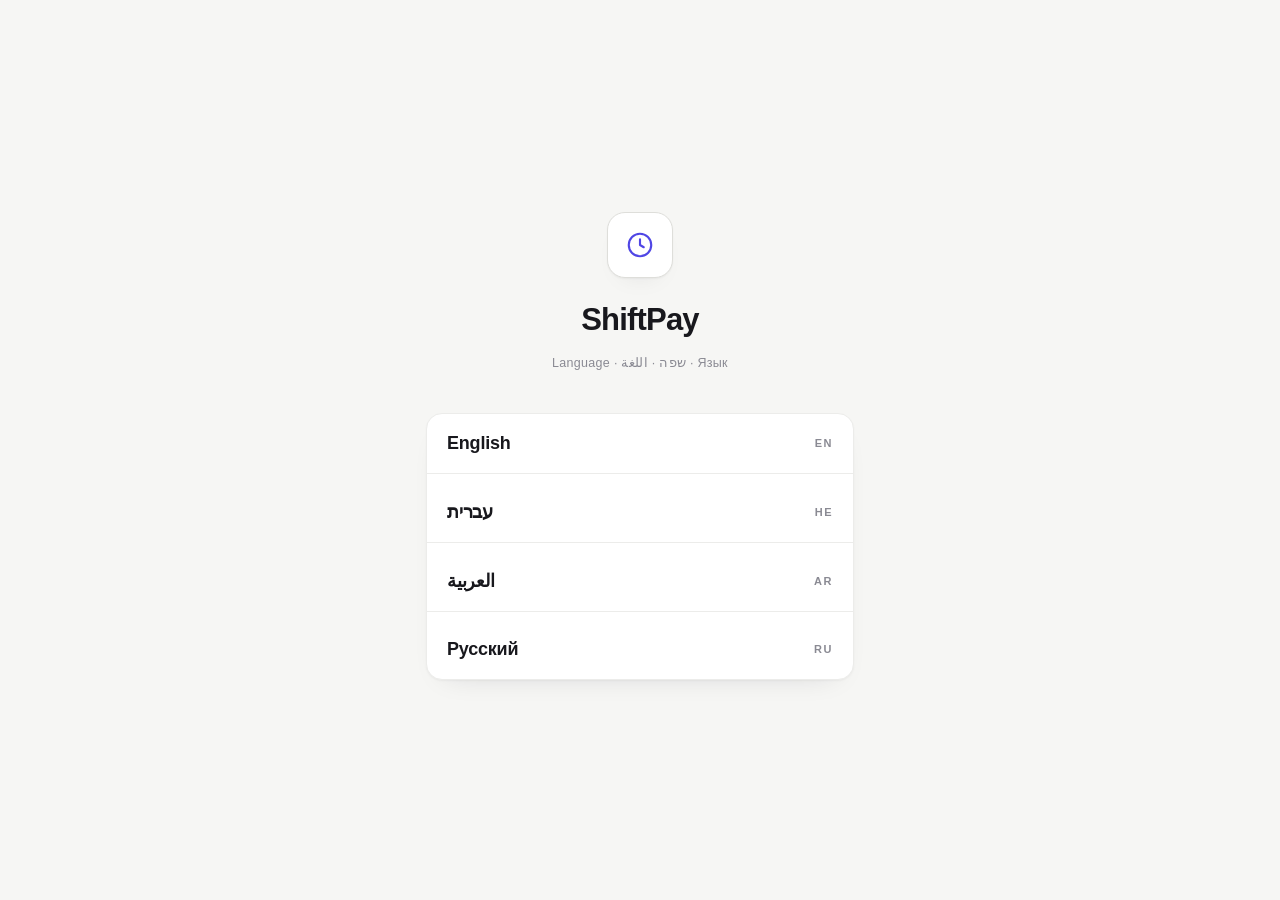
==== index.html @ fda8922e "Sick days: consecutive-day tiers (0/50/50/100% of 8.6h), 3rd day-type, in totals/list/cloud/admin" ====
<!DOCTYPE html>
<html lang="en">
<head>
  <meta charset="UTF-8" />
  <meta name="viewport" content="width=device-width, initial-scale=1.0, viewport-fit=cover" />
  <meta name="theme-color" content="#f6f6f4" />
  <meta name="description" content="Track shifts and calculate your salary with morning, evening and night rates." />
  <meta name="apple-mobile-web-app-capable" content="yes" />
  <meta name="mobile-web-app-capable" content="yes" />
  <meta name="apple-mobile-web-app-status-bar-style" content="default" />
  <meta name="apple-mobile-web-app-title" content="ShiftPay" />
  <title>ShiftPay — Salary Calculator</title>
  <link rel="manifest" href="manifest.webmanifest" />
  <link rel="icon" href="icons/icon-192.png" />
  <link rel="apple-touch-icon" href="icons/icon-192.png" />
  <link rel="stylesheet" href="styles.css" />
</head>
<body>

  <!-- ============ LANGUAGE SELECT (first run) ============ -->
  <section id="lang-screen" class="screen lang-screen" hidden>
    <div class="lang-hero">
      <div class="onb-logo"><svg viewBox="0 0 24 24" width="30" height="30" fill="none" stroke="currentColor" stroke-width="1.7" stroke-linecap="round" stroke-linejoin="round"><circle cx="12" cy="12" r="9"/><path d="M12 7.5V12l3 1.8"/></svg></div>
      <h1>ShiftPay</h1>
      <p class="lang-title">Language · שפה · اللغة · Язык</p>
    </div>
    <div id="lang-grid" class="lang-grid"></div>
  </section>

  <!-- ============ ONBOARDING ============ -->
  <section id="onboarding" class="screen onboarding" hidden>
    <div class="onb-hero">
      <div class="onb-logo"><svg viewBox="0 0 24 24" width="30" height="30" fill="none" stroke="currentColor" stroke-width="1.7" stroke-linecap="round" stroke-linejoin="round"><circle cx="12" cy="12" r="9"/><path d="M12 7.5V12l3 1.8"/></svg></div>
      <h1>ShiftPay</h1>
      <p class="onb-sub" data-i18n="onb_tagline">Track your shifts. Know your pay — to the minute.</p>
    </div>

    <form id="onb-form" class="onb-card" autocomplete="off">
      <label class="field">
        <span class="field-label"><span data-i18n="onb_name">Your name</span> <span class="req">*</span></span>
        <input id="onb-name" type="text" inputmode="text" placeholder="e.g. Alex" data-i18n-ph="onb_name_ph" required maxlength="40" />
      </label>

      <label class="field">
        <span class="field-label"><span data-i18n="onb_wage">Hourly wage</span> <span class="req">*</span></span>
        <div class="rate-row">
          <input id="onb-currency" class="cur-input" type="text" value="₪" maxlength="3" aria-label="Currency symbol" />
          <input id="onb-rate" type="number" inputmode="decimal" placeholder="0.00" min="0" step="0.01" required />
          <span class="rate-suffix">/hr</span>
        </div>
        <span class="field-hint" data-i18n="onb_hint">Everything builds on this: daily 100/125/150% tiers, the Friday weekly-42 h rule, paid vacation (8.6 h) and unpaid breaks.</span>
      </label>

      <button type="submit" class="btn-primary btn-block" data-i18n="onb_start">Get started →</button>
    </form>

    <div class="onb-rates">
      <div class="rate-chip"><span class="dot dot-morning"></span><span data-i18n="chip_morning">Morning · tiered</span></div>
      <div class="rate-chip"><span class="dot dot-evening"></span><span data-i18n="chip_evening">Evening · 125→150%</span></div>
      <div class="rate-chip"><span class="dot dot-night"></span><span data-i18n="chip_night">Night · 150%</span></div>
      <div class="rate-chip"><span class="dot dot-friday"></span><span data-i18n="chip_friday">Friday · 42h weekly</span></div>
      <div class="rate-chip"><span class="dot dot-vac"></span><span data-i18n="chip_vacation">Vacation · 8.6h</span></div>
    </div>
  </section>

  <!-- ============ MAIN APP ============ -->
  <main id="app" class="screen" hidden>
    <!-- Hero header with month summary -->
    <header class="hero">
      <div class="hero-top">
        <div class="greet">
          <span class="greet-hi" id="greet-hi">Hi, there 👋</span>
        </div>
        <button id="btn-settings" class="icon-btn" aria-label="Settings"><svg viewBox="0 0 24 24" width="20" height="20" fill="none" stroke="currentColor" stroke-width="1.6" stroke-linecap="round" stroke-linejoin="round"><circle cx="12" cy="12" r="3"/><path d="M19.4 15a1.65 1.65 0 0 0 .33 1.82l.06.06a2 2 0 1 1-2.83 2.83l-.06-.06a1.65 1.65 0 0 0-1.82-.33 1.65 1.65 0 0 0-1 1.51V21a2 2 0 0 1-4 0v-.09A1.65 1.65 0 0 0 9 19.4a1.65 1.65 0 0 0-1.82.33l-.06.06a2 2 0 1 1-2.83-2.83l.06-.06a1.65 1.65 0 0 0 .33-1.82 1.65 1.65 0 0 0-1.51-1H3a2 2 0 0 1 0-4h.09A1.65 1.65 0 0 0 4.6 9a1.65 1.65 0 0 0-.33-1.82l-.06-.06a2 2 0 1 1 2.83-2.83l.06.06a1.65 1.65 0 0 0 1.82.33H9a1.65 1.65 0 0 0 1-1.51V3a2 2 0 0 1 4 0v.09a1.65 1.65 0 0 0 1 1.51 1.65 1.65 0 0 0 1.82-.33l.06-.06a2 2 0 1 1 2.83 2.83l-.06.06a1.65 1.65 0 0 0-.33 1.82V9a1.65 1.65 0 0 0 1.51 1H21a2 2 0 0 1 0 4h-.09a1.65 1.65 0 0 0-1.51 1z"/></svg></button>
      </div>

      <div class="month-nav">
        <button id="prev-month" class="icon-btn ghost" aria-label="Previous month">‹</button>
        <button id="month-label" class="month-label" aria-label="Jump to today">June 2026</button>
        <button id="next-month" class="icon-btn ghost" aria-label="Next month">›</button>
      </div>

      <div class="summary">
        <div class="summary-main">
          <span class="summary-cap" data-i18n="earned">Earned this month</span>
          <span id="month-total" class="summary-amount">₪0.00</span>
        </div>
        <div class="summary-stats">
          <div class="stat"><span id="month-hours" class="stat-num">0</span><span class="stat-cap" data-i18n="stat_hours">hours</span></div>
          <div class="stat"><span id="month-shifts" class="stat-num">0</span><span class="stat-cap" data-i18n="stat_shifts">entries</span></div>
        </div>
      </div>
    </header>

    <!-- Calendar / List -->
    <section class="cal-wrap">
      <div class="seg view-seg" id="view-seg" role="group" aria-label="View">
        <button class="seg-btn" data-view="list" aria-pressed="true" data-i18n="view_list">List</button>
        <button class="seg-btn" data-view="calendar" aria-pressed="false" data-i18n="view_calendar">Calendar</button>
      </div>

      <div id="calendar-view" hidden>
        <div class="weekdays" id="weekdays"></div>
        <div id="calendar" class="calendar"></div>
      </div>

      <div id="table-view">
        <div id="month-table" class="month-table"></div>
      </div>

      <p id="empty-hint" class="empty-hint" hidden data-i18n-html="empty_hint">No shifts this month yet.<br/>Tap <b>any day</b> above — or <b>＋ Today</b> — to log your first shift.</p>
      <p class="cal-tip" data-i18n="cal_tip">Tap any day to add or edit a shift.</p>
    </section>

    <!-- Rate legend -->
    <section class="legend">
      <div class="legend-item"><span class="dot dot-morning"></span><b data-i18n="leg_morning">Morning</b><span data-i18n="leg_d_morning">9h 100% · +2h 125% · then 150%</span></div>
      <div class="legend-item"><span class="dot dot-evening"></span><b data-i18n="leg_evening">Evening</b><span data-i18n="leg_d_evening">until 23:00 125% · 23:00+ 150%</span></div>
      <div class="legend-item"><span class="dot dot-night"></span><b data-i18n="leg_night">Night</b><span data-i18n="leg_d_night">every hour 150%</span></div>
      <div class="legend-item"><span class="dot dot-friday"></span><b data-i18n="leg_friday">Friday</b><span data-i18n="leg_d_friday">completes 42h/week 100% · +2h 125% · then 150%</span></div>
      <div class="legend-item"><span class="dot dot-vac"></span><b data-i18n="leg_vacation">Vacation</b><span data-i18n="leg_d_vacation">8.6h × wage @ 100%</span></div>
      <div class="legend-item"><span class="dot dot-sick"></span><b data-i18n="leg_sick">Sick</b><span data-i18n="leg_d_sick">day 1: 0% · 2–3: 50% · 4+: 100% (8.6h)</span></div>
      <div class="legend-foot" data-i18n="leg_foot">Unpaid break removed from the lowest-rate hours: 45 min/day · 15 min on Friday.</div>
    </section>

    <button id="fab-today" class="fab" aria-label="Add a shift for today" data-i18n="fab_today">＋ Today</button>
  </main>

  <!-- ============ SHIFT EDITOR (bottom sheet) ============ -->
  <div id="sheet-backdrop" class="backdrop" hidden></div>
  <section id="sheet" class="sheet" hidden aria-modal="true" role="dialog">
    <div class="sheet-handle"></div>
    <header class="sheet-head">
      <h2 id="sheet-date">Shift</h2>
      <button id="sheet-close" class="icon-btn" aria-label="Close">✕</button>
    </header>

    <div class="sheet-body">
      <!-- Day mode: worked shift vs paid vacation -->
      <div class="seg" id="mode-seg" role="group" aria-label="Day type">
        <button class="seg-btn" data-mode="work" aria-pressed="true" data-i18n="mode_work">Work shift</button>
        <button class="seg-btn" data-mode="vacation" aria-pressed="false" data-i18n="mode_vacation">Vacation</button>
        <button class="seg-btn" data-mode="sick" aria-pressed="false" data-i18n="mode_sick">Sick</button>
      </div>

      <!-- WORK fields -->
      <div id="work-fields">
        <p id="friday-note" class="info-note" hidden data-i18n-html="friday_note"><b>Friday</b> — paid by the weekly 42 h rule.</p>

        <div class="seg" id="type-seg" role="group" aria-label="Shift type">
          <button class="seg-btn" data-type="morning" aria-pressed="false"><span class="dot dot-morning"></span><span data-i18n="type_morning">Morning</span></button>
          <button class="seg-btn" data-type="evening" aria-pressed="false"><span class="dot dot-evening"></span><span data-i18n="type_evening">Evening</span></button>
          <button class="seg-btn" data-type="night" aria-pressed="false"><span class="dot dot-night"></span><span data-i18n="type_night">Night</span></button>
        </div>

        <div class="time-row">
          <label class="field">
            <span class="field-label" data-i18n="f_start">Start</span>
            <input id="in-start" type="time" value="07:00" step="60" aria-label="Shift start time" />
          </label>
          <label class="field">
            <span class="field-label" data-i18n="f_end">End</span>
            <input id="in-end" type="time" value="16:00" step="60" aria-label="Shift end time" />
          </label>
        </div>
        <p class="time-tip" data-i18n="time_tip">Tap a field to pick the time. End before start = ends next day.</p>
        <p id="crosses-midnight" class="midnight-note" hidden data-i18n="midnight">Ends next day (crosses midnight) 🌓</p>
      </div>

      <!-- VACATION info -->
      <p id="vacation-note" class="info-note" hidden data-i18n-html="vacation_note"><b>Paid vacation</b> — pays 8.6 h × your hourly wage at 100%.</p>

      <!-- SICK info -->
      <p id="sick-note" class="info-note" hidden data-i18n-html="sick_note"><b>Paid sick leave</b> — by consecutive days: day 1 = 0%, days 2–3 = 50%, day 4+ = 100% of 8.6 h. Mark each sick day in a row.</p>

      <label class="field">
        <span class="field-label"><span data-i18n="note">Note</span> <span class="opt" data-i18n="note_opt">(optional)</span></span>
        <input id="in-note" type="text" placeholder="e.g. covered for Sam" data-i18n-ph="note_ph" maxlength="60" />
      </label>

      <!-- Live preview -->
      <div id="preview" class="preview">
        <div class="preview-top">
          <span id="prev-type" class="prev-type">Morning</span>
          <span id="prev-pay" class="prev-pay">₪0.00</span>
        </div>
        <div id="prev-bars" class="prev-bars"></div>
        <div id="prev-rows" class="prev-rows"></div>
      </div>

      <div class="sheet-actions">
        <button id="btn-delete" class="btn-ghost-danger" hidden data-i18n="btn_delete">Delete</button>
        <button id="btn-save" class="btn-primary btn-grow" data-i18n="btn_save">Save</button>
      </div>
    </div>
  </section>

  <!-- ============ SETTINGS (bottom sheet) ============ -->
  <div id="set-backdrop" class="backdrop" hidden></div>
  <section id="settings" class="sheet" hidden aria-modal="true" role="dialog">
    <div class="sheet-handle"></div>
    <header class="sheet-head">
      <h2 data-i18n="set_title">Settings</h2>
      <button id="set-close" class="icon-btn" aria-label="Close">✕</button>
    </header>
    <div class="sheet-body">
      <div class="field account-box">
        <span class="field-label" data-i18n="acc_title">Account</span>
        <div id="acc-signedout">
          <button id="btn-signin" class="btn-ghost btn-block" data-i18n="acc_signin">Sign in / Create account</button>
        </div>
        <div id="acc-signedin" hidden>
          <p class="acc-email" id="acc-email"></p>
          <p class="acc-sync" id="acc-sync"></p>
          <button id="btn-admin" class="btn-ghost btn-block" hidden data-i18n="admin_open">View all users (admin)</button>
          <button id="btn-signout" class="btn-ghost-danger btn-block" data-i18n="acc_signout">Sign out</button>
        </div>
      </div>

      <label class="field">
        <span class="field-label" data-i18n="set_name">Name</span>
        <input id="set-name" type="text" maxlength="40" />
      </label>
      <label class="field">
        <span class="field-label" data-i18n="set_wage">Hourly wage</span>
        <div class="rate-row">
          <input id="set-currency" class="cur-input" type="text" maxlength="3" />
          <input id="set-rate" type="number" inputmode="decimal" min="0" step="0.01" />
          <span class="rate-suffix">/hr</span>
        </div>
        <span class="field-hint" data-i18n="set_wage_hint">Changing your wage affects only new shifts — past days keep the wage they were saved with.</span>
      </label>

      <div class="field">
        <span class="field-label" data-i18n="ex_title">Extra payments</span>
        <span class="field-hint" data-i18n="ex_hint">Travel, meals, allowances… added to your monthly total.</span>
        <div id="extras-list"></div>
        <button id="btn-add-extra" class="btn-ghost" data-i18n="ex_add">+ Add payment</button>
      </div>

      <div class="field">
        <span class="field-label" data-i18n="set_lang">Language</span>
        <div id="lang-seg" class="lang-grid lang-grid-sm"></div>
      </div>

      <div class="field">
        <span class="field-label" data-i18n="set_appear">Appearance</span>
        <div class="seg" id="theme-seg" role="group" aria-label="Theme">
          <button class="seg-btn" data-theme="system" aria-pressed="false" data-i18n="th_auto">Auto</button>
          <button class="seg-btn" data-theme="light" aria-pressed="false" data-i18n="th_light">Light</button>
          <button class="seg-btn" data-theme="dark" aria-pressed="false" data-i18n="th_dark">Dark</button>
        </div>
      </div>

      <button id="set-save" class="btn-primary btn-block" data-i18n="set_save">Save changes</button>

      <div class="field">
        <span class="field-label" data-i18n="set_backup">Cloud backup</span>
        <button id="btn-backup" class="btn-ghost" data-i18n="backup_save">Back up my data</button>
        <button id="btn-restore" class="btn-ghost" data-i18n="restore_btn">Restore from a backup</button>
        <input id="restore-file" type="file" accept="application/json,.json" hidden />
        <span class="field-hint" data-i18n="backup_hint">Save a copy to Google Drive / iCloud / Files, then load it on any device.</span>
      </div>

      <div class="danger-zone">
        <button id="btn-export-csv" class="btn-ghost" data-i18n="exp_csv">Export this month (CSV)</button>
        <button id="btn-clear" class="btn-ghost-danger btn-block" data-i18n="erase">Erase all data</button>
      </div>
      <p class="version" data-i18n="version">ShiftPay · works offline · data stays on this device</p>
    </div>
  </section>

  <!-- ============ SIGN IN (required gate screen) ============ -->
  <section id="auth-screen" class="screen onboarding" hidden>
    <div class="onb-hero">
      <div class="onb-logo"><svg viewBox="0 0 24 24" width="30" height="30" fill="none" stroke="currentColor" stroke-width="1.7" stroke-linecap="round" stroke-linejoin="round"><circle cx="12" cy="12" r="9"/><path d="M12 7.5V12l3 1.8"/></svg></div>
      <h1>ShiftPay</h1>
      <p class="onb-sub" id="auth-title" data-i18n="auth_do_in">Sign in</p>
    </div>
    <div class="onb-card">
      <p class="field-hint" data-i18n="auth_sub">Your shifts are saved online and available on any device you sign in to.</p>
      <label class="field">
        <span class="field-label" data-i18n="auth_email">Email</span>
        <input id="auth-email" type="email" inputmode="email" autocomplete="email" autocapitalize="none" spellcheck="false" placeholder="you@example.com" />
      </label>
      <label class="field">
        <span class="field-label" data-i18n="auth_pass">Password</span>
        <input id="auth-pass" type="password" autocomplete="current-password" />
        <span class="field-hint" id="auth-pass-hint" data-i18n="auth_pass_hint" hidden>At least 6 characters.</span>
      </label>
      <p id="auth-error" class="auth-error" hidden></p>
      <button id="auth-submit" class="btn-primary btn-block" data-i18n="auth_do_in">Sign in</button>
      <button id="auth-toggle" class="link-btn" data-i18n="auth_switch_up">New here? Create an account</button>
    </div>
  </section>

  <!-- ============ ADMIN: ALL USERS (bottom sheet) ============ -->
  <div id="admin-backdrop" class="backdrop" hidden></div>
  <section id="admin-sheet" class="sheet" hidden aria-modal="true" role="dialog">
    <div class="sheet-handle"></div>
    <header class="sheet-head">
      <h2><span data-i18n="admin_title">All users</span> · <span id="admin-count"></span></h2>
      <button id="admin-close" class="icon-btn" aria-label="Close">✕</button>
    </header>
    <div class="sheet-body">
      <div id="admin-list"></div>
    </div>
  </section>

  <!-- toast -->
  <div id="toast" class="toast" hidden></div>

  <script>window.FIREBASE = { apiKey: "AIzaSyC5pa4xZ3k_jmD3BaNcysnYISYwh1e2n6w", projectId: "shiftpay-79918" };</script>
  <script src="calc.js"></script>
  <script src="i18n.js"></script>
  <script src="cloud.js"></script>
  <script src="app.js"></script>
</body>
</html>
---- styles.css ----
/* ============================================================
   ShiftPay — minimalist, elegant design system
   Light + dark via [data-theme] on <html>. RTL-aware (logical props).
   ============================================================ */
:root {
  --bg: #f6f6f4;
  --card: #ffffff;
  --elev: #ffffff;
  --ink: #18181d;
  --dim: #55555e;
  --faint: #8a8a93;
  --line: #ececea;
  --line-2: #dededa;

  --accent: #4f46e5;
  --accent-ink: #4f46e5;
  --accent-soft: rgba(79, 70, 229, .08);
  --money: #0f9d6b;
  --danger: #e5484d;

  --morning: #d99323;
  --evening: #4f46e5;
  --night: #8b5cf6;
  --friday: #2f6df0;

  --r: 16px;
  --r-sm: 11px;
  --r-xs: 8px;
  --pill: 999px;
  --shadow: 0 1px 2px rgba(20,20,30,.04), 0 12px 28px -20px rgba(20,20,40,.18);
  --shadow-sheet: 0 -1px 0 var(--line), 0 -20px 50px -24px rgba(15,15,35,.22);
  --ring: 0 0 0 3px var(--accent-soft);
  --ease: cubic-bezier(.22,.61,.36,1);
  --safe-top: env(safe-area-inset-top, 0px);
  --safe-bot: env(safe-area-inset-bottom, 0px);
}

html[data-theme="dark"] {
  --bg: #0b0b0e;
  --card: #161619;
  --elev: #1a1a1f;
  --ink: #f3f3f6;
  --dim: #ababb5;
  --faint: #797983;
  --line: #242429;
  --line-2: #313137;

  --accent: #8b87f5;
  --accent-ink: #aaa6ff;
  --accent-soft: rgba(139, 135, 245, .14);
  --money: #35d399;
  --danger: #ff6166;
  --friday: #6aa0ff;
  --shadow: 0 1px 2px rgba(0,0,0,.3), 0 16px 36px -22px rgba(0,0,0,.7);
  --shadow-sheet: 0 -1px 0 var(--line), 0 -22px 54px -26px rgba(0,0,0,.7);
}

* { box-sizing: border-box; -webkit-tap-highlight-color: transparent; }
html, body { margin: 0; padding: 0; height: 100%; }
body {
  font-family: -apple-system, BlinkMacSystemFont, "Segoe UI", "Inter", Roboto, Helvetica, Arial, sans-serif;
  background: var(--bg);
  color: var(--ink);
  font-size: 15px;
  line-height: 1.45;
  -webkit-font-smoothing: antialiased;
  text-rendering: optimizeLegibility;
  font-feature-settings: "cv05", "ss01";
  overscroll-behavior-y: none;
}
.screen { max-width: 480px; margin: 0 auto; min-height: 100%; }
[hidden] { display: none !important; }
b, strong { font-weight: 650; }

/* ---------- buttons ---------- */
button { font-family: inherit; cursor: pointer; border: none; background: none; color: inherit; }

.btn-primary {
  background: var(--ink); color: var(--bg);
  font-weight: 600; font-size: 15.5px; letter-spacing: .1px;
  padding: 15px 20px; border-radius: var(--r-sm);
  transition: transform .18s var(--ease), opacity .18s;
}
.btn-primary:active { transform: scale(.985); opacity: .9; }
.btn-block { width: 100%; }
.btn-grow { flex: 1; }

.btn-ghost {
  background: var(--card); border: 1px solid var(--line-2); color: var(--ink);
  font-weight: 550; font-size: 14.5px; padding: 13px 16px; border-radius: var(--r-sm);
  transition: background .15s, border-color .15s;
}
.btn-ghost:active { background: var(--bg); }
.btn-ghost-danger {
  background: transparent; border: 1px solid transparent; color: var(--danger);
  font-weight: 600; font-size: 14.5px; padding: 13px 16px; border-radius: var(--r-sm);
}
.btn-ghost-danger:active { background: color-mix(in srgb, var(--danger) 9%, transparent); }

.icon-btn {
  width: 40px; height: 40px; border-radius: var(--pill);
  display: grid; place-items: center; font-size: 18px; line-height: 1;
  background: transparent; color: var(--dim);
  transition: background .15s, color .15s, transform .12s;
}
.icon-btn:active { transform: scale(.92); background: var(--accent-soft); }
.icon-btn.ghost { font-size: 22px; color: var(--ink); }

/* ---------- fields ---------- */
.field { display: flex; flex-direction: column; gap: 8px; }
.field-label { font-size: 12.5px; font-weight: 600; color: var(--dim); letter-spacing: .2px; padding-inline-start: 1px; }
.field-label .opt { color: var(--faint); font-weight: 500; }
.field-label .req { color: var(--danger); }
.field-hint { font-size: 12px; color: var(--faint); line-height: 1.5; padding-inline-start: 1px; }

input[type="text"], input[type="number"], input[type="time"] {
  width: 100%; font-family: inherit; font-size: 16px; color: var(--ink);
  background: var(--card);
  border: 1px solid var(--line-2);
  border-radius: var(--r-sm);
  padding: 14px;
  transition: border-color .15s, box-shadow .15s;
}
input::placeholder { color: var(--faint); }
input:focus { outline: none; border-color: var(--accent); box-shadow: var(--ring); }
input[type="time"] { min-height: 52px; font-variant-numeric: tabular-nums; }

/* ============ LANGUAGE SELECT (first entrance) ============ */
.lang-screen {
  display: flex; flex-direction: column; justify-content: center; gap: 40px;
  padding: calc(var(--safe-top) + 24px) 26px calc(var(--safe-bot) + 32px); min-height: 100dvh;
}
.lang-hero { text-align: center; }
.lang-screen .onb-logo { width: 66px; height: 66px; margin-bottom: 20px; }
.lang-hero h1 { margin: 0; font-size: 31px; font-weight: 600; letter-spacing: -.8px; }
.lang-title { margin: 11px 0 0; color: var(--faint); font-size: 12.5px; font-weight: 500; letter-spacing: .3px; }

/* first run: refined vertical list */
#lang-grid {
  display: flex; flex-direction: column; background: var(--card);
  border: 1px solid var(--line); border-radius: var(--r); overflow: hidden; box-shadow: var(--shadow);
}
#lang-grid .lang-btn {
  display: flex; align-items: center; justify-content: space-between; gap: 12px;
  padding: 19px 20px; border: none; border-bottom: 1px solid var(--line); border-radius: 0;
  background: transparent; color: var(--ink); text-align: start; transition: background .15s;
}
#lang-grid .lang-btn:last-child { border-bottom: none; }
#lang-grid .lang-btn:active { background: var(--accent-soft); }
#lang-grid .lang-btn.active { background: var(--accent-soft); }
#lang-grid .lang-name { font-size: 18px; font-weight: 600; letter-spacing: -.2px; }
#lang-grid .lang-code { font-size: 11px; font-weight: 700; letter-spacing: 1.5px; color: var(--faint); }

/* settings: compact picker */
.lang-grid { display: grid; grid-template-columns: 1fr 1fr; gap: 8px; }
.lang-btn {
  display: flex; align-items: center; justify-content: space-between; gap: 8px; text-align: start;
  background: var(--card); border: 1px solid var(--line-2); border-radius: var(--r-sm);
  padding: 12px 13px; font-size: 14.5px; font-weight: 550; color: var(--ink);
  transition: border-color .15s, background .15s, transform .12s;
}
.lang-btn:active { transform: scale(.98); }
.lang-btn.active { border-color: var(--accent); background: var(--accent-soft); }
.lang-name { flex: 1; }
.lang-code { font-size: 11px; font-weight: 700; letter-spacing: 1px; color: var(--faint); }
.lang-grid-sm { gap: 8px; }

/* ============ ONBOARDING ============ */
.onboarding {
  display: flex; flex-direction: column; justify-content: center; gap: 28px;
  padding: calc(var(--safe-top) + 12px) 24px calc(var(--safe-bot) + 26px); min-height: 100dvh;
}
.onb-hero { text-align: center; }
.onb-logo {
  width: 60px; height: 60px; margin: 0 auto 18px; display: grid; place-items: center;
  color: var(--accent); background: var(--card); border: 1px solid var(--line-2);
  border-radius: 18px; box-shadow: var(--shadow);
}
.onb-hero h1 { margin: 0; font-size: 30px; font-weight: 600; letter-spacing: -.6px; }
.onb-sub { margin: 8px 0 0; color: var(--dim); font-size: 14.5px; }
.onb-card {
  background: var(--card); border: 1px solid var(--line); border-radius: var(--r);
  padding: 22px; display: flex; flex-direction: column; gap: 20px; box-shadow: var(--shadow);
}
.rate-row { display: flex; align-items: stretch; gap: 8px; }
.cur-input { width: 60px !important; text-align: center; font-weight: 600; }
.rate-row input[type="number"] { flex: 1; }
.rate-suffix {
  display: grid; place-items: center; padding: 0 14px; font-weight: 600; color: var(--dim);
  background: var(--bg); border: 1px solid var(--line-2); border-radius: var(--r-sm);
}
.onb-rates { display: flex; flex-wrap: wrap; gap: 7px; justify-content: center; }
.rate-chip {
  font-size: 12px; font-weight: 550; color: var(--dim);
  background: transparent; border: 1px solid var(--line-2);
  padding: 7px 12px; border-radius: var(--pill); display: inline-flex; align-items: center; gap: 7px;
}

/* dots */
.dot { width: 7px; height: 7px; border-radius: 50%; display: inline-block; flex: none; }
.dot-morning { background: var(--morning); }
.dot-evening { background: var(--evening); }
.dot-night { background: var(--night); }
.dot-friday { background: var(--friday); }
.dot-vac { background: var(--money); }
.dot-sick { background: #e5484d; }

/* ============ HERO / SUMMARY ============ */
.hero {
  background: var(--bg);
  padding: calc(var(--safe-top) + 12px) 22px 20px;
  border-bottom: 1px solid var(--line);
}
.hero-top { display: flex; align-items: center; justify-content: space-between; }
.greet-hi { font-size: 14px; font-weight: 550; color: var(--dim); }
.month-nav { display: flex; align-items: center; justify-content: center; gap: 4px; margin: 18px 0 18px; }
.month-label {
  font-size: 18px; font-weight: 600; letter-spacing: -.2px; color: var(--ink);
  padding: 6px 12px; border-radius: var(--pill); min-width: 150px;
}
.month-label:active { background: var(--accent-soft); }

.summary { display: flex; align-items: flex-end; justify-content: space-between; gap: 14px; }
.summary-cap { display: block; font-size: 11px; font-weight: 650; color: var(--faint); letter-spacing: .8px; text-transform: uppercase; }
.summary-amount { display: block; font-size: 38px; font-weight: 600; letter-spacing: -1.4px; line-height: 1.05; margin-top: 6px; color: var(--ink); font-variant-numeric: tabular-nums; }
.summary-stats { display: flex; gap: 18px; padding-bottom: 4px; }
.stat { text-align: center; }
.stat-num { display: block; font-size: 16px; font-weight: 600; color: var(--ink); font-variant-numeric: tabular-nums; }
.stat-cap { font-size: 10.5px; color: var(--faint); letter-spacing: .3px; }

/* ============ VIEW TOGGLE + WRAP ============ */
.cal-wrap { padding: 16px 14px 4px; }
.view-seg { margin-bottom: 16px; }

/* ============ CALENDAR ============ */
.weekdays { display: grid; grid-template-columns: repeat(7, 1fr); margin-bottom: 8px; }
.weekdays span { text-align: center; font-size: 11px; font-weight: 600; color: var(--faint); letter-spacing: .3px; }
.calendar { display: grid; grid-template-columns: repeat(7, 1fr); gap: 5px; }
.day {
  position: relative; aspect-ratio: 1 / 1.1; min-height: 52px;
  background: transparent; border: 1px solid transparent; border-radius: var(--r-xs);
  padding: 6px 4px 5px; display: flex; flex-direction: column; align-items: center;
  cursor: pointer; transition: background .14s, border-color .14s, transform .1s;
}
.day:active { transform: scale(.95); }
.day:hover { background: var(--card); }
.day.empty { pointer-events: none; }
.day.other { opacity: .35; }
.day-num { font-size: 13.5px; font-weight: 600; color: var(--dim); line-height: 1.5; font-variant-numeric: tabular-nums; }
.day.today .day-num {
  background: var(--ink); color: var(--bg); width: 22px; height: 22px; border-radius: 50%;
  display: grid; place-items: center; font-weight: 600;
}
.day.has-shift { background: var(--card); border-color: var(--line); }
.day-pay {
  margin-top: auto; font-size: 10.5px; font-weight: 650; color: var(--ink); line-height: 1.1;
  text-align: center; white-space: nowrap; max-width: 100%; overflow: hidden; text-overflow: ellipsis;
  font-variant-numeric: tabular-nums;
}
.day-bar { display: none; }
.day .type-tag { position: absolute; top: 5px; inset-inline-end: 5px; width: 6px; height: 6px; border-radius: 50%; }

.cal-tip { text-align: center; font-size: 12px; color: var(--faint); margin: 16px 0 4px; }
.empty-hint {
  text-align: center; font-size: 13.5px; line-height: 1.7; color: var(--dim);
  background: var(--card); border: 1px solid var(--line); border-radius: var(--r);
  padding: 22px 18px; margin: 16px 2px 0;
}
.empty-hint b { color: var(--ink); font-weight: 600; }
.time-tip { margin: -4px 0 0; font-size: 12px; color: var(--faint); }

/* ============ LIST / TABLE VIEW ============ */
.month-table { background: var(--card); border: 1px solid var(--line); border-radius: var(--r); overflow: hidden; }
.mt-row {
  display: grid; grid-template-columns: 1.15fr 1fr 1fr 1.15fr; align-items: center; gap: 4px;
  width: 100%; text-align: center; padding: 13px 10px;
  border: none; border-bottom: 1px solid var(--line); background: transparent; color: var(--ink);
  font-size: 14px; cursor: pointer; transition: background .12s;
}
.mt-row:last-child { border-bottom: none; }
button.mt-row:hover { background: var(--bg); }
.mt-head {
  background: transparent; color: var(--faint); font-size: 10.5px; font-weight: 650;
  text-transform: uppercase; letter-spacing: .5px; cursor: default; padding-top: 13px; padding-bottom: 13px;
}
.mt-date { display: flex; flex-direction: column; line-height: 1.15; }
.mt-date b { font-size: 14.5px; font-weight: 600; font-variant-numeric: tabular-nums; }
.mt-date small { font-size: 10px; color: var(--faint); margin-top: 1px; letter-spacing: .2px; }
.t-pill {
  display: inline-block; font-style: normal; font-weight: 550; font-variant-numeric: tabular-nums;
  font-size: 13px; color: var(--ink); padding: 3px 9px; border-radius: var(--r-xs);
  background: var(--bg); border: 1px solid var(--line);
}
.t-pill.out { color: var(--dim); }
.t-pill.vac { background: color-mix(in srgb, var(--money) 12%, transparent); border-color: transparent; }
.mt-pay .pay-num { color: var(--money); font-weight: 650; font-variant-numeric: tabular-nums; }
.mt-row .muted { color: var(--faint); }
.mt-today { background: var(--accent-soft); }
.mt-today .mt-date b { color: var(--accent-ink); }
.mt-fri .mt-date small { color: var(--friday); font-weight: 700; }
.mt-sat .mt-date small { color: var(--money); font-weight: 700; }
.mt-total { font-weight: 650; background: var(--bg); border-top: 1px solid var(--line-2); cursor: default; }
.mt-total .mt-pay b { color: var(--money); font-size: 14.5px; font-variant-numeric: tabular-nums; }
.mt-extra { display: flex; justify-content: space-between; align-items: center; cursor: default; }
.mt-extra .mt-exname { color: var(--dim); font-weight: 600; }
.mt-extra .mt-pay { color: var(--money); font-variant-numeric: tabular-nums; }

/* extra-payments editor (settings) */
#extras-list { display: flex; flex-direction: column; gap: 8px; margin: 2px 0 4px; }
.extra-row { display: grid; grid-template-columns: 1fr 62px minmax(0, auto) 32px; gap: 6px; align-items: center; }
.extra-row input, .extra-row select {
  padding: 10px 9px; font-size: 14px; border: 1px solid var(--line-2); border-radius: var(--r-xs);
  background: var(--card); color: var(--ink); width: 100%;
}
.extra-row .ex-amt { text-align: center; font-variant-numeric: tabular-nums; }
.extra-row .ex-per { min-width: 0; max-width: 120px; font-size: 12.5px; padding: 10px 4px; }
.ex-del { height: 38px; border-radius: var(--r-xs); color: var(--danger); font-size: 14px; background: transparent; }
.ex-del:active { background: color-mix(in srgb, var(--danger) 10%, transparent); }

/* ============ LEGEND ============ */
.legend {
  margin: 14px 14px 0; padding: 16px; background: var(--card); border: 1px solid var(--line);
  border-radius: var(--r); display: flex; flex-direction: column; gap: 11px;
}
.legend-item { display: flex; align-items: center; gap: 10px; font-size: 12.5px; color: var(--dim); }
.legend-item b { color: var(--ink); font-weight: 600; min-width: 60px; }
.legend-item span:last-child { font-size: 11.5px; color: var(--faint); }
.legend-foot { font-size: 11.5px; color: var(--faint); margin-top: 3px; padding-top: 11px; border-top: 1px solid var(--line); line-height: 1.55; }

/* ============ FAB ============ */
.fab {
  position: fixed; left: 50%; transform: translateX(-50%); bottom: calc(var(--safe-bot) + 18px);
  background: var(--ink); color: var(--bg); font-weight: 600; font-size: 14.5px; letter-spacing: .1px;
  padding: 13px 22px; border-radius: var(--pill); box-shadow: var(--shadow); z-index: 30;
  transition: transform .14s var(--ease);
}
.fab:active { transform: translateX(-50%) scale(.95); }
main#app { padding-bottom: calc(var(--safe-bot) + 82px); }

/* ============ BOTTOM SHEETS ============ */
.backdrop { position: fixed; inset: 0; background: rgba(12,12,20,.4); z-index: 40; opacity: 0; transition: opacity .28s; }
.backdrop.show { opacity: 1; }
.sheet {
  position: fixed; left: 0; right: 0; bottom: 0; z-index: 50; max-width: 480px; margin: 0 auto;
  background: var(--elev); border-radius: 24px 24px 0 0; box-shadow: var(--shadow-sheet);
  padding: 6px 20px calc(var(--safe-bot) + 20px);
  transform: translateY(102%); transition: transform .36s var(--ease);
  max-height: 92dvh; overflow-y: auto;
}
.sheet.show { transform: translateY(0); }
.sheet-handle { width: 38px; height: 4px; border-radius: 3px; background: var(--line-2); margin: 8px auto 10px; }
.sheet-head { display: flex; align-items: center; justify-content: space-between; margin-bottom: 18px; }
.sheet-head h2 { margin: 0; font-size: 18px; font-weight: 600; letter-spacing: -.2px; }
.sheet-head .icon-btn { font-size: 15px; }
.sheet-body { display: flex; flex-direction: column; gap: 18px; }

/* segmented control */
.seg { display: flex; gap: 3px; background: var(--bg); border: 1px solid var(--line); border-radius: var(--r-sm); padding: 3px; }
.seg-btn {
  flex: 1; min-width: 52px; min-height: 44px; padding: 10px 6px; border-radius: var(--r-xs);
  display: flex; align-items: center; justify-content: center; gap: 7px;
  font-size: 13.5px; font-weight: 550; color: var(--dim); white-space: nowrap;
  transition: background .18s var(--ease), color .18s, box-shadow .18s;
}
.seg-btn .dot { width: 8px; height: 8px; }
.seg-btn:active { transform: scale(.97); }
.seg-btn.active { background: var(--card); color: var(--ink); font-weight: 600; box-shadow: var(--shadow); }
#mode-seg .seg-btn.active { color: var(--ink); }
.seg.seg-disabled { opacity: .45; pointer-events: none; }

.time-row { display: grid; grid-template-columns: 1fr 1fr; gap: 12px; }
.midnight-note { margin: -6px 0 0; font-size: 12.5px; color: var(--accent-ink); font-weight: 550; }
#work-fields { display: flex; flex-direction: column; gap: 18px; }
.info-note {
  margin: 0; font-size: 12.5px; line-height: 1.55; color: var(--dim);
  background: var(--bg); border: 1px solid var(--line);
  border-inline-start: 2.5px solid var(--accent);
  border-radius: var(--r-sm); padding: 12px 14px;
}
.info-note b { color: var(--ink); font-weight: 600; }

/* preview */
.preview { background: var(--card); border: 1px solid var(--line); border-radius: var(--r); padding: 18px; }
.preview-top { display: flex; align-items: baseline; justify-content: space-between; margin-bottom: 14px; gap: 10px; }
.prev-type { font-size: 13px; font-weight: 600; color: var(--dim); display: inline-flex; align-items: center; gap: 7px; }
.vac-label { color: var(--money); font-weight: 600; font-size: 12px; }
.sick-label { color: var(--danger); font-weight: 600; font-size: 12px; }
.prev-pay { font-size: 27px; font-weight: 600; color: var(--ink); letter-spacing: -.8px; font-variant-numeric: tabular-nums; }
.prev-bars { display: flex; height: 6px; border-radius: 4px; overflow: hidden; background: var(--line); margin-bottom: 14px; }
.prev-bars i { display: block; height: 100%; }
.seg-100 { background: #6b7280; }
.seg-125 { background: var(--morning); }
.seg-150 { background: var(--danger); }
.prev-rows { display: flex; flex-direction: column; gap: 10px; }
.prev-row { display: flex; align-items: center; gap: 10px; font-size: 13px; }
.prev-row .swatch { width: 8px; height: 8px; border-radius: 2px; flex: none; }
.prev-row .pr-label { color: var(--dim); }
.prev-row .pr-hours { margin-inline-start: auto; font-weight: 600; color: var(--ink); font-variant-numeric: tabular-nums; }
.prev-row .pr-money { min-width: 72px; text-align: end; color: var(--faint); font-variant-numeric: tabular-nums; }
.prev-row.is-break .pr-label, .prev-row.is-break .pr-hours { color: var(--faint); }
.prev-row.is-context { font-size: 12px; }
.prev-row.is-context .pr-label { color: var(--dim); }
.prev-row.is-oldrate .pr-label { color: var(--accent-ink); font-weight: 600; }
.prev-vac { text-align: center; padding: 6px 0 2px; }
.prev-vac .vac-emoji { font-size: 28px; display: block; margin-bottom: 8px; }
.prev-vac .vac-line { font-size: 13px; color: var(--dim); }
.prev-empty { text-align: center; color: var(--faint); font-size: 13px; padding: 6px 0; }

.sheet-actions { display: flex; gap: 10px; margin-top: 2px; }
.danger-zone { display: flex; flex-direction: column; gap: 10px; margin-top: 4px; padding-top: 18px; border-top: 1px solid var(--line); }
.version { text-align: center; font-size: 11px; color: var(--faint); margin: 4px 0 0; }

/* account / auth */
.account-box { gap: 10px; padding-bottom: 18px; border-bottom: 1px solid var(--line); }
#acc-signedin, #acc-signedout { display: flex; flex-direction: column; gap: 8px; }
.acc-email { margin: 0; font-size: 14px; font-weight: 600; color: var(--ink); word-break: break-all; }
.acc-sync { margin: -2px 0 4px; font-size: 12px; color: var(--money); }
.auth-error {
  margin: 0; font-size: 13px; color: var(--danger);
  background: color-mix(in srgb, var(--danger) 9%, transparent);
  border-radius: var(--r-sm); padding: 10px 12px;
}
.link-btn {
  background: none; border: none; color: var(--accent-ink); font-weight: 600; font-size: 14px;
  padding: 12px; text-align: center; width: 100%;
}
.link-btn:active { opacity: .55; }

/* admin dashboard */
#admin-list { display: flex; flex-direction: column; gap: 10px; }
.admin-row { background: var(--card); border: 1px solid var(--line); border-radius: var(--r-sm); padding: 14px; }
.admin-top { display: flex; justify-content: space-between; align-items: baseline; gap: 10px; }
.admin-name { font-size: 15px; font-weight: 600; color: var(--ink); }
.admin-wage { font-size: 13px; font-weight: 600; color: var(--money); font-variant-numeric: tabular-nums; white-space: nowrap; }
.admin-email { font-size: 12px; color: var(--faint); margin-top: 3px; word-break: break-all; }
.admin-stats { display: flex; justify-content: space-between; gap: 10px; margin-top: 10px; font-size: 12.5px; color: var(--dim); font-variant-numeric: tabular-nums; }
.admin-msg { text-align: center; color: var(--faint); font-size: 13px; padding: 22px; }

/* toast */
.toast {
  position: fixed; left: 50%; bottom: calc(var(--safe-bot) + 92px);
  transform: translateX(-50%) translateY(8px); background: var(--ink); color: var(--bg);
  font-size: 13.5px; font-weight: 550; padding: 11px 18px; border-radius: var(--pill); z-index: 80;
  opacity: 0; transition: opacity .2s, transform .2s; pointer-events: none; box-shadow: var(--shadow); max-width: 88%;
}
.toast.show { opacity: 1; transform: translateX(-50%) translateY(0); }

@media (max-width: 360px) {
  .seg-btn { font-size: 12px; padding: 9px 2px; }
  .summary-amount { font-size: 33px; }
}
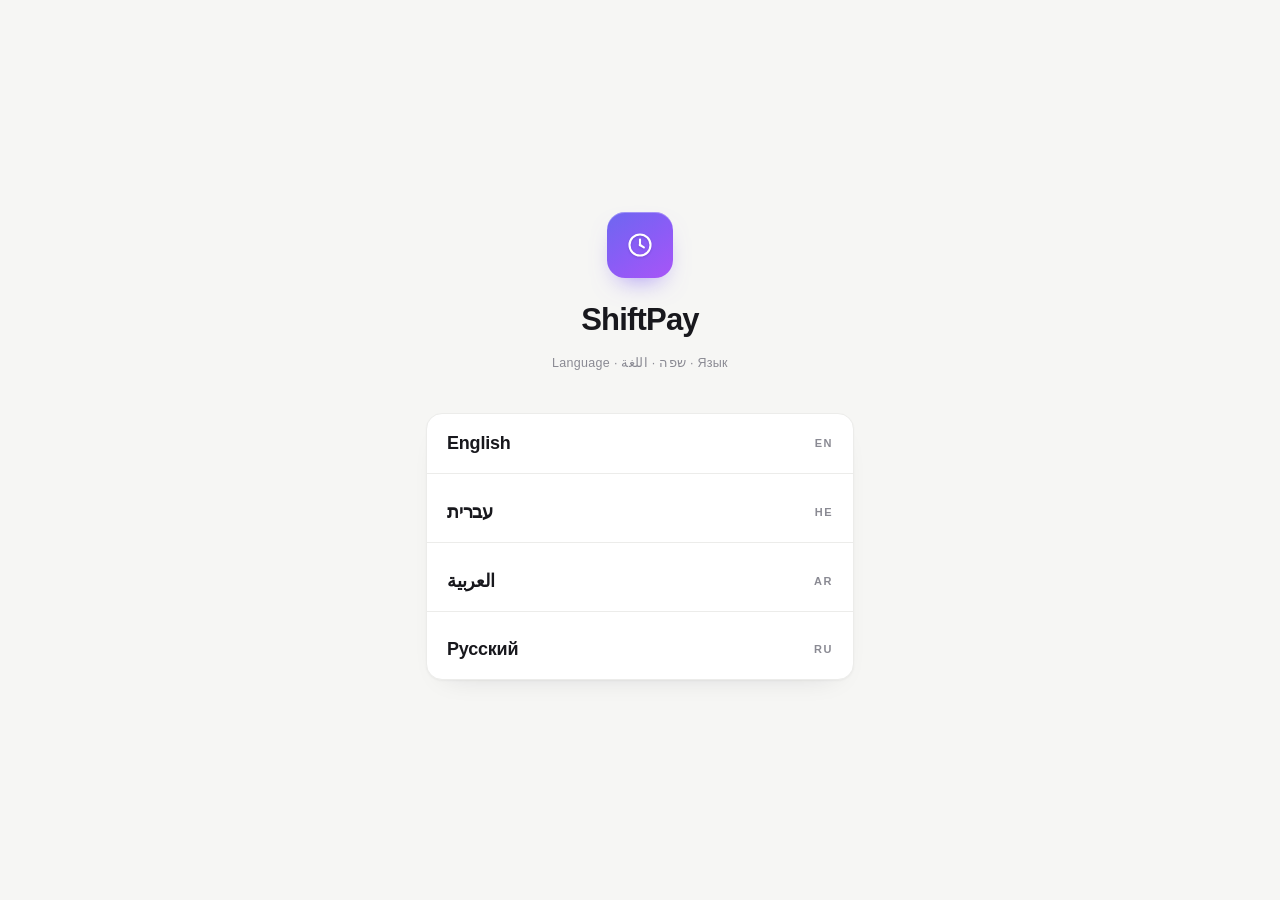
==== commit b9e5d419: "Redesign settings: elegant gradient logo + grouped, icon-led sections - New brand logo: gradient squ" ====
--- a/index.html
+++ b/index.html
@@ -4,6 +4,7 @@
   <meta charset="UTF-8" />
   <meta name="viewport" content="width=device-width, initial-scale=1.0, viewport-fit=cover" />
   <meta name="theme-color" content="#f6f6f4" />
+  <meta name="format-detection" content="telephone=no" />
   <meta name="description" content="Track shifts and calculate your salary with morning, evening and night rates." />
   <meta name="apple-mobile-web-app-capable" content="yes" />
   <meta name="mobile-web-app-capable" content="yes" />
@@ -20,7 +21,7 @@
   <!-- ============ LANGUAGE SELECT (first run) ============ -->
   <section id="lang-screen" class="screen lang-screen" hidden>
     <div class="lang-hero">
-      <div class="onb-logo"><svg viewBox="0 0 24 24" width="30" height="30" fill="none" stroke="currentColor" stroke-width="1.7" stroke-linecap="round" stroke-linejoin="round"><circle cx="12" cy="12" r="9"/><path d="M12 7.5V12l3 1.8"/></svg></div>
+      <div class="onb-logo"><svg viewBox="0 0 24 24" width="30" height="30" fill="none" stroke="currentColor" stroke-width="1.7" stroke-linecap="round" stroke-linejoin="round"><circle cx="12" cy="12" r="8.4"/><path d="M12 7.6V12l3.1 1.9"/><circle cx="12" cy="12" r="1.05" fill="currentColor" stroke="none"/></svg></div>
       <h1>ShiftPay</h1>
       <p class="lang-title">Language · שפה · اللغة · Язык</p>
     </div>
@@ -30,7 +31,7 @@
   <!-- ============ ONBOARDING ============ -->
   <section id="onboarding" class="screen onboarding" hidden>
     <div class="onb-hero">
-      <div class="onb-logo"><svg viewBox="0 0 24 24" width="30" height="30" fill="none" stroke="currentColor" stroke-width="1.7" stroke-linecap="round" stroke-linejoin="round"><circle cx="12" cy="12" r="9"/><path d="M12 7.5V12l3 1.8"/></svg></div>
+      <div class="onb-logo"><svg viewBox="0 0 24 24" width="30" height="30" fill="none" stroke="currentColor" stroke-width="1.7" stroke-linecap="round" stroke-linejoin="round"><circle cx="12" cy="12" r="8.4"/><path d="M12 7.6V12l3.1 1.9"/><circle cx="12" cy="12" r="1.05" fill="currentColor" stroke="none"/></svg></div>
       <h1>ShiftPay</h1>
       <p class="onb-sub" data-i18n="onb_tagline">Track your shifts. Know your pay — to the minute.</p>
     </div>
@@ -171,7 +172,7 @@
       <p id="vacation-note" class="info-note" hidden data-i18n-html="vacation_note"><b>Paid vacation</b> — pays 8.6 h × your hourly wage at 100%.</p>
 
       <!-- SICK info -->
-      <p id="sick-note" class="info-note" hidden data-i18n-html="sick_note"><b>Paid sick leave</b> — by consecutive days: day 1 = 0%, days 2–3 = 50%, day 4+ = 100% of 8.6 h. Mark each sick day in a row.</p>
+      <p id="sick-note" class="info-note" hidden data-i18n-html="sick_note"><b>Paid sick leave</b> — by consecutive days: day 1 = 0%, days 2–3 = 50%, day 4+ = 100% of 8.6 h. Fri/Sat aren’t paid or counted, but don’t break the run.</p>
 
       <label class="field">
         <span class="field-label"><span data-i18n="note">Note</span> <span class="opt" data-i18n="note_opt">(optional)</span></span>
@@ -199,13 +200,20 @@
   <div id="set-backdrop" class="backdrop" hidden></div>
   <section id="settings" class="sheet" hidden aria-modal="true" role="dialog">
     <div class="sheet-handle"></div>
-    <header class="sheet-head">
-      <h2 data-i18n="set_title">Settings</h2>
+    <header class="sheet-head set-head">
+      <div class="set-brand">
+        <span class="onb-logo set-logo"><svg viewBox="0 0 24 24" width="20" height="20" fill="none" stroke="currentColor" stroke-width="1.7" stroke-linecap="round" stroke-linejoin="round"><circle cx="12" cy="12" r="8.4"/><path d="M12 7.6V12l3.1 1.9"/><circle cx="12" cy="12" r="1.05" fill="currentColor" stroke="none"/></svg></span>
+        <h2 data-i18n="set_title">Settings</h2>
+      </div>
       <button id="set-close" class="icon-btn" aria-label="Close">✕</button>
     </header>
     <div class="sheet-body">
-      <div class="field account-box">
-        <span class="field-label" data-i18n="acc_title">Account</span>
+
+      <section class="set-section">
+        <div class="set-section-head">
+          <span class="set-ico"><svg viewBox="0 0 24 24" width="17" height="17" fill="none" stroke="currentColor" stroke-width="1.7" stroke-linecap="round" stroke-linejoin="round"><path d="M7 18a4 4 0 0 1-.5-7.97A5 5 0 0 1 16 9.2 3.5 3.5 0 0 1 17 18z"/></svg></span>
+          <div class="set-section-title" data-i18n="acc_title">Account</div>
+        </div>
         <div id="acc-signedout">
           <button id="btn-signin" class="btn-ghost btn-block" data-i18n="acc_signin">Sign in / Create account</button>
         </div>
@@ -215,57 +223,83 @@
           <button id="btn-admin" class="btn-ghost btn-block" hidden data-i18n="admin_open">View all users (admin)</button>
           <button id="btn-signout" class="btn-ghost-danger btn-block" data-i18n="acc_signout">Sign out</button>
         </div>
-      </div>
-
-      <label class="field">
-        <span class="field-label" data-i18n="set_name">Name</span>
-        <input id="set-name" type="text" maxlength="40" />
-      </label>
-      <label class="field">
-        <span class="field-label" data-i18n="set_wage">Hourly wage</span>
-        <div class="rate-row">
-          <input id="set-currency" class="cur-input" type="text" maxlength="3" />
-          <input id="set-rate" type="number" inputmode="decimal" min="0" step="0.01" />
-          <span class="rate-suffix">/hr</span>
-        </div>
-        <span class="field-hint" data-i18n="set_wage_hint">Changing your wage affects only new shifts — past days keep the wage they were saved with.</span>
-      </label>
-
-      <div class="field">
-        <span class="field-label" data-i18n="ex_title">Extra payments</span>
-        <span class="field-hint" data-i18n="ex_hint">Travel, meals, allowances… added to your monthly total.</span>
+      </section>
+
+      <section class="set-section">
+        <div class="set-section-head">
+          <span class="set-ico"><svg viewBox="0 0 24 24" width="17" height="17" fill="none" stroke="currentColor" stroke-width="1.7" stroke-linecap="round" stroke-linejoin="round"><circle cx="12" cy="8" r="3.2"/><path d="M5.5 19a6.5 6.5 0 0 1 13 0"/></svg></span>
+          <div class="set-section-title" data-i18n="set_sec_profile">Profile</div>
+        </div>
+        <label class="field">
+          <span class="field-label" data-i18n="set_name">Name</span>
+          <input id="set-name" type="text" maxlength="40" />
+        </label>
+        <label class="field">
+          <span class="field-label" data-i18n="set_wage">Hourly wage</span>
+          <div class="rate-row">
+            <input id="set-currency" class="cur-input" type="text" maxlength="3" />
+            <input id="set-rate" type="number" inputmode="decimal" min="0" step="0.01" />
+            <span class="rate-suffix">/hr</span>
+          </div>
+          <span class="field-hint" data-i18n="set_wage_hint">Changing your wage affects only new shifts — past days keep the wage they were saved with.</span>
+        </label>
+      </section>
+
+      <section class="set-section">
+        <div class="set-section-head">
+          <span class="set-ico"><svg viewBox="0 0 24 24" width="17" height="17" fill="none" stroke="currentColor" stroke-width="1.7" stroke-linecap="round" stroke-linejoin="round"><circle cx="12" cy="12" r="8.5"/><path d="M12 8.2v7.6M8.2 12h7.6"/></svg></span>
+          <div class="set-section-titles">
+            <div class="set-section-title" data-i18n="ex_title">Extra payments</div>
+            <div class="set-section-sub" data-i18n="ex_hint">Travel, meals, allowances… added to your monthly total.</div>
+          </div>
+        </div>
         <div id="extras-list"></div>
         <button id="btn-add-extra" class="btn-ghost" data-i18n="ex_add">+ Add payment</button>
-      </div>
-
-      <div class="field">
-        <span class="field-label" data-i18n="set_lang">Language</span>
-        <div id="lang-seg" class="lang-grid lang-grid-sm"></div>
-      </div>
-
-      <div class="field">
-        <span class="field-label" data-i18n="set_appear">Appearance</span>
-        <div class="seg" id="theme-seg" role="group" aria-label="Theme">
-          <button class="seg-btn" data-theme="system" aria-pressed="false" data-i18n="th_auto">Auto</button>
-          <button class="seg-btn" data-theme="light" aria-pressed="false" data-i18n="th_light">Light</button>
-          <button class="seg-btn" data-theme="dark" aria-pressed="false" data-i18n="th_dark">Dark</button>
-        </div>
-      </div>
+      </section>
+
+      <section class="set-section">
+        <div class="set-section-head">
+          <span class="set-ico"><svg viewBox="0 0 24 24" width="17" height="17" fill="none" stroke="currentColor" stroke-width="1.7" stroke-linecap="round" stroke-linejoin="round"><path d="M4 8h8M16 8h4M4 16h4M12 16h8"/><circle cx="14" cy="8" r="2"/><circle cx="10" cy="16" r="2"/></svg></span>
+          <div class="set-section-title" data-i18n="set_sec_prefs">Preferences</div>
+        </div>
+        <div class="field">
+          <span class="field-label" data-i18n="set_lang">Language</span>
+          <div id="lang-seg" class="lang-grid lang-grid-sm"></div>
+        </div>
+        <div class="field">
+          <span class="field-label" data-i18n="set_appear">Appearance</span>
+          <div class="seg" id="theme-seg" role="group" aria-label="Theme">
+            <button class="seg-btn" data-theme="system" aria-pressed="false" data-i18n="th_auto">Auto</button>
+            <button class="seg-btn" data-theme="light" aria-pressed="false" data-i18n="th_light">Light</button>
+            <button class="seg-btn" data-theme="dark" aria-pressed="false" data-i18n="th_dark">Dark</button>
+          </div>
+        </div>
+      </section>
 
       <button id="set-save" class="btn-primary btn-block" data-i18n="set_save">Save changes</button>
 
-      <div class="field">
-        <span class="field-label" data-i18n="set_backup">Cloud backup</span>
+      <section class="set-section">
+        <div class="set-section-head">
+          <span class="set-ico"><svg viewBox="0 0 24 24" width="17" height="17" fill="none" stroke="currentColor" stroke-width="1.7" stroke-linecap="round" stroke-linejoin="round"><path d="M7 18a4 4 0 0 1-.5-7.97A5 5 0 0 1 16 9.2 3.5 3.5 0 0 1 17 18"/><path d="M12 11v6M9.5 13.4 12 11l2.5 2.4"/></svg></span>
+          <div class="set-section-titles">
+            <div class="set-section-title" data-i18n="set_backup">Cloud backup</div>
+            <div class="set-section-sub" data-i18n="backup_hint">Save a copy to Google Drive / iCloud / Files, then load it on any device.</div>
+          </div>
+        </div>
         <button id="btn-backup" class="btn-ghost" data-i18n="backup_save">Back up my data</button>
         <button id="btn-restore" class="btn-ghost" data-i18n="restore_btn">Restore from a backup</button>
         <input id="restore-file" type="file" accept="application/json,.json" hidden />
-        <span class="field-hint" data-i18n="backup_hint">Save a copy to Google Drive / iCloud / Files, then load it on any device.</span>
-      </div>
-
-      <div class="danger-zone">
+      </section>
+
+      <section class="set-section">
+        <div class="set-section-head">
+          <span class="set-ico"><svg viewBox="0 0 24 24" width="17" height="17" fill="none" stroke="currentColor" stroke-width="1.7" stroke-linecap="round" stroke-linejoin="round"><ellipse cx="12" cy="6" rx="7" ry="2.6"/><path d="M5 6v6c0 1.4 3.1 2.6 7 2.6s7-1.2 7-2.6V6M5 12v6c0 1.4 3.1 2.6 7 2.6s7-1.2 7-2.6v-6"/></svg></span>
+          <div class="set-section-title" data-i18n="set_sec_data">Data</div>
+        </div>
         <button id="btn-export-csv" class="btn-ghost" data-i18n="exp_csv">Export this month (CSV)</button>
         <button id="btn-clear" class="btn-ghost-danger btn-block" data-i18n="erase">Erase all data</button>
-      </div>
+      </section>
+
       <p class="version" data-i18n="version">ShiftPay · works offline · data stays on this device</p>
     </div>
   </section>
@@ -273,7 +307,7 @@
   <!-- ============ SIGN IN (required gate screen) ============ -->
   <section id="auth-screen" class="screen onboarding" hidden>
     <div class="onb-hero">
-      <div class="onb-logo"><svg viewBox="0 0 24 24" width="30" height="30" fill="none" stroke="currentColor" stroke-width="1.7" stroke-linecap="round" stroke-linejoin="round"><circle cx="12" cy="12" r="9"/><path d="M12 7.5V12l3 1.8"/></svg></div>
+      <div class="onb-logo"><svg viewBox="0 0 24 24" width="30" height="30" fill="none" stroke="currentColor" stroke-width="1.7" stroke-linecap="round" stroke-linejoin="round"><circle cx="12" cy="12" r="8.4"/><path d="M12 7.6V12l3.1 1.9"/><circle cx="12" cy="12" r="1.05" fill="currentColor" stroke="none"/></svg></div>
       <h1>ShiftPay</h1>
       <p class="onb-sub" id="auth-title" data-i18n="auth_do_in">Sign in</p>
     </div>
--- a/styles.css
+++ b/styles.css
@@ -16,7 +16,9 @@
   --accent-ink: #4f46e5;
   --accent-soft: rgba(79, 70, 229, .08);
   --money: #0f9d6b;
+  --money-soft: rgba(15, 157, 107, .12);
   --danger: #e5484d;
+  --danger-soft: rgba(229, 72, 77, .10);
 
   --morning: #d99323;
   --evening: #4f46e5;
@@ -33,6 +35,8 @@
   --ease: cubic-bezier(.22,.61,.36,1);
   --safe-top: env(safe-area-inset-top, 0px);
   --safe-bot: env(safe-area-inset-bottom, 0px);
+  --safe-left: env(safe-area-inset-left, 0px);
+  --safe-right: env(safe-area-inset-right, 0px);
 }
 
 html[data-theme="dark"] {
@@ -49,13 +53,16 @@
   --accent-ink: #aaa6ff;
   --accent-soft: rgba(139, 135, 245, .14);
   --money: #35d399;
+  --money-soft: rgba(53, 211, 153, .15);
   --danger: #ff6166;
+  --danger-soft: rgba(255, 97, 102, .15);
   --friday: #6aa0ff;
   --shadow: 0 1px 2px rgba(0,0,0,.3), 0 16px 36px -22px rgba(0,0,0,.7);
   --shadow-sheet: 0 -1px 0 var(--line), 0 -22px 54px -26px rgba(0,0,0,.7);
 }
 
 * { box-sizing: border-box; -webkit-tap-highlight-color: transparent; }
+html { -webkit-text-size-adjust: 100%; text-size-adjust: 100%; }
 html, body { margin: 0; padding: 0; height: 100%; }
 body {
   font-family: -apple-system, BlinkMacSystemFont, "Segoe UI", "Inter", Roboto, Helvetica, Arial, sans-serif;
@@ -67,7 +74,15 @@
   text-rendering: optimizeLegibility;
   font-feature-settings: "cv05", "ss01";
   overscroll-behavior-y: none;
-}
+  /* keep content clear of the notch/curved corners in landscape */
+  padding-left: var(--safe-left);
+  padding-right: var(--safe-right);
+  /* native-app feel: no long-press callout / accidental text selection */
+  -webkit-user-select: none; user-select: none;
+  -webkit-touch-callout: none;
+}
+/* but inputs and editable fields must stay selectable/typable */
+input, textarea, select, [contenteditable] { -webkit-user-select: text; user-select: text; }
 .screen { max-width: 480px; margin: 0 auto; min-height: 100%; }
 [hidden] { display: none !important; }
 b, strong { font-weight: 650; }
@@ -95,7 +110,7 @@
   background: transparent; border: 1px solid transparent; color: var(--danger);
   font-weight: 600; font-size: 14.5px; padding: 13px 16px; border-radius: var(--r-sm);
 }
-.btn-ghost-danger:active { background: color-mix(in srgb, var(--danger) 9%, transparent); }
+.btn-ghost-danger:active { background: var(--danger-soft); }
 
 .icon-btn {
   width: 40px; height: 40px; border-radius: var(--pill);
@@ -128,7 +143,8 @@
 /* ============ LANGUAGE SELECT (first entrance) ============ */
 .lang-screen {
   display: flex; flex-direction: column; justify-content: center; gap: 40px;
-  padding: calc(var(--safe-top) + 24px) 26px calc(var(--safe-bot) + 32px); min-height: 100dvh;
+  padding: calc(var(--safe-top) + 24px) 26px calc(var(--safe-bot) + 32px);
+  min-height: 100vh; min-height: 100dvh;
 }
 .lang-hero { text-align: center; }
 .lang-screen .onb-logo { width: 66px; height: 66px; margin-bottom: 20px; }
@@ -168,14 +184,17 @@
 /* ============ ONBOARDING ============ */
 .onboarding {
   display: flex; flex-direction: column; justify-content: center; gap: 28px;
-  padding: calc(var(--safe-top) + 12px) 24px calc(var(--safe-bot) + 26px); min-height: 100dvh;
+  padding: calc(var(--safe-top) + 12px) 24px calc(var(--safe-bot) + 26px);
+  min-height: 100vh; min-height: 100dvh;
 }
 .onb-hero { text-align: center; }
 .onb-logo {
   width: 60px; height: 60px; margin: 0 auto 18px; display: grid; place-items: center;
-  color: var(--accent); background: var(--card); border: 1px solid var(--line-2);
-  border-radius: 18px; box-shadow: var(--shadow);
-}
+  color: #fff; border: none; border-radius: 18px;
+  background: linear-gradient(145deg, #6d67f0 0%, #8b5cf6 52%, #a855f7 100%);
+  box-shadow: 0 12px 26px -12px rgba(124, 92, 246, .7), inset 0 1px 0 rgba(255, 255, 255, .3);
+}
+.onb-logo svg { filter: drop-shadow(0 1px 1px rgba(40, 18, 90, .22)); }
 .onb-hero h1 { margin: 0; font-size: 30px; font-weight: 600; letter-spacing: -.6px; }
 .onb-sub { margin: 8px 0 0; color: var(--dim); font-size: 14.5px; }
 .onb-card {
@@ -292,7 +311,7 @@
   background: var(--bg); border: 1px solid var(--line);
 }
 .t-pill.out { color: var(--dim); }
-.t-pill.vac { background: color-mix(in srgb, var(--money) 12%, transparent); border-color: transparent; }
+.t-pill.vac { background: var(--money-soft); border-color: transparent; }
 .mt-pay .pay-num { color: var(--money); font-weight: 650; font-variant-numeric: tabular-nums; }
 .mt-row .muted { color: var(--faint); }
 .mt-today { background: var(--accent-soft); }
@@ -307,15 +326,21 @@
 
 /* extra-payments editor (settings) */
 #extras-list { display: flex; flex-direction: column; gap: 8px; margin: 2px 0 4px; }
-.extra-row { display: grid; grid-template-columns: 1fr 62px minmax(0, auto) 32px; gap: 6px; align-items: center; }
+/* name on its own full-width line, then amount + per + delete underneath —
+   fits a 320px iPhone SE without cramping and keeps every field tappable */
+.extra-row {
+  display: grid; grid-template-columns: 1fr minmax(92px, auto) 40px;
+  gap: 8px; align-items: center;
+}
+.extra-row .ex-name { grid-column: 1 / -1; }
 .extra-row input, .extra-row select {
-  padding: 10px 9px; font-size: 14px; border: 1px solid var(--line-2); border-radius: var(--r-xs);
-  background: var(--card); color: var(--ink); width: 100%;
+  padding: 12px 11px; font-size: 16px; border: 1px solid var(--line-2); border-radius: var(--r-xs);
+  background: var(--card); color: var(--ink); width: 100%; min-width: 0;
 }
 .extra-row .ex-amt { text-align: center; font-variant-numeric: tabular-nums; }
-.extra-row .ex-per { min-width: 0; max-width: 120px; font-size: 12.5px; padding: 10px 4px; }
-.ex-del { height: 38px; border-radius: var(--r-xs); color: var(--danger); font-size: 14px; background: transparent; }
-.ex-del:active { background: color-mix(in srgb, var(--danger) 10%, transparent); }
+.extra-row .ex-per { padding: 12px 8px; }
+.ex-del { height: 44px; border-radius: var(--r-xs); color: var(--danger); font-size: 15px; background: transparent; }
+.ex-del:active { background: var(--danger-soft); }
 
 /* ============ LEGEND ============ */
 .legend {
@@ -343,16 +368,43 @@
 .sheet {
   position: fixed; left: 0; right: 0; bottom: 0; z-index: 50; max-width: 480px; margin: 0 auto;
   background: var(--elev); border-radius: 24px 24px 0 0; box-shadow: var(--shadow-sheet);
-  padding: 6px 20px calc(var(--safe-bot) + 20px);
+  padding: 6px calc(20px + var(--safe-right)) calc(var(--safe-bot) + 20px) calc(20px + var(--safe-left));
   transform: translateY(102%); transition: transform .36s var(--ease);
-  max-height: 92dvh; overflow-y: auto;
+  max-height: 92vh; max-height: 92dvh; overflow-y: auto;
+  -webkit-overflow-scrolling: touch;
 }
 .sheet.show { transform: translateY(0); }
 .sheet-handle { width: 38px; height: 4px; border-radius: 3px; background: var(--line-2); margin: 8px auto 10px; }
 .sheet-head { display: flex; align-items: center; justify-content: space-between; margin-bottom: 18px; }
 .sheet-head h2 { margin: 0; font-size: 18px; font-weight: 600; letter-spacing: -.2px; }
 .sheet-head .icon-btn { font-size: 15px; }
-.sheet-body { display: flex; flex-direction: column; gap: 18px; }
+.sheet-body { display: flex; flex-direction: column; gap: 16px; }
+
+/* ---------- settings: brand header + grouped sections ---------- */
+.set-head { margin-bottom: 14px; }
+.set-brand { display: flex; align-items: center; gap: 12px; }
+.set-logo {
+  width: 38px; height: 38px; margin: 0; border-radius: 11px;
+  box-shadow: 0 7px 16px -8px rgba(124, 92, 246, .7), inset 0 1px 0 rgba(255, 255, 255, .3);
+}
+.set-section {
+  background: var(--card); border: 1px solid var(--line); border-radius: var(--r);
+  padding: 15px 16px 16px; display: flex; flex-direction: column; gap: 13px;
+  box-shadow: 0 1px 3px -2px rgba(20, 20, 45, .10);
+}
+.set-section-head { display: flex; align-items: center; gap: 11px; }
+.set-ico {
+  width: 30px; height: 30px; border-radius: 9px; flex: none;
+  display: grid; place-items: center;
+  background: var(--accent-soft); color: var(--accent-ink);
+}
+.set-section-titles { display: flex; flex-direction: column; gap: 2px; min-width: 0; }
+.set-section-title { font-size: 14px; font-weight: 650; color: var(--ink); letter-spacing: -.15px; }
+.set-section-sub { font-size: 11.5px; color: var(--faint); line-height: 1.4; }
+/* inputs recess against the section card surface */
+.set-section input[type="text"], .set-section input[type="number"],
+.set-section .ex-name, .set-section .ex-amt, .set-section .ex-per,
+.set-section .rate-suffix { background: var(--bg); }
 
 /* segmented control */
 .seg { display: flex; gap: 3px; background: var(--bg); border: 1px solid var(--line); border-radius: var(--r-sm); padding: 3px; }
@@ -407,17 +459,15 @@
 .prev-empty { text-align: center; color: var(--faint); font-size: 13px; padding: 6px 0; }
 
 .sheet-actions { display: flex; gap: 10px; margin-top: 2px; }
-.danger-zone { display: flex; flex-direction: column; gap: 10px; margin-top: 4px; padding-top: 18px; border-top: 1px solid var(--line); }
-.version { text-align: center; font-size: 11px; color: var(--faint); margin: 4px 0 0; }
+.version { text-align: center; font-size: 11px; color: var(--faint); margin: 6px 0 2px; }
 
 /* account / auth */
-.account-box { gap: 10px; padding-bottom: 18px; border-bottom: 1px solid var(--line); }
 #acc-signedin, #acc-signedout { display: flex; flex-direction: column; gap: 8px; }
 .acc-email { margin: 0; font-size: 14px; font-weight: 600; color: var(--ink); word-break: break-all; }
 .acc-sync { margin: -2px 0 4px; font-size: 12px; color: var(--money); }
 .auth-error {
   margin: 0; font-size: 13px; color: var(--danger);
-  background: color-mix(in srgb, var(--danger) 9%, transparent);
+  background: var(--danger-soft);
   border-radius: var(--r-sm); padding: 10px 12px;
 }
 .link-btn {
